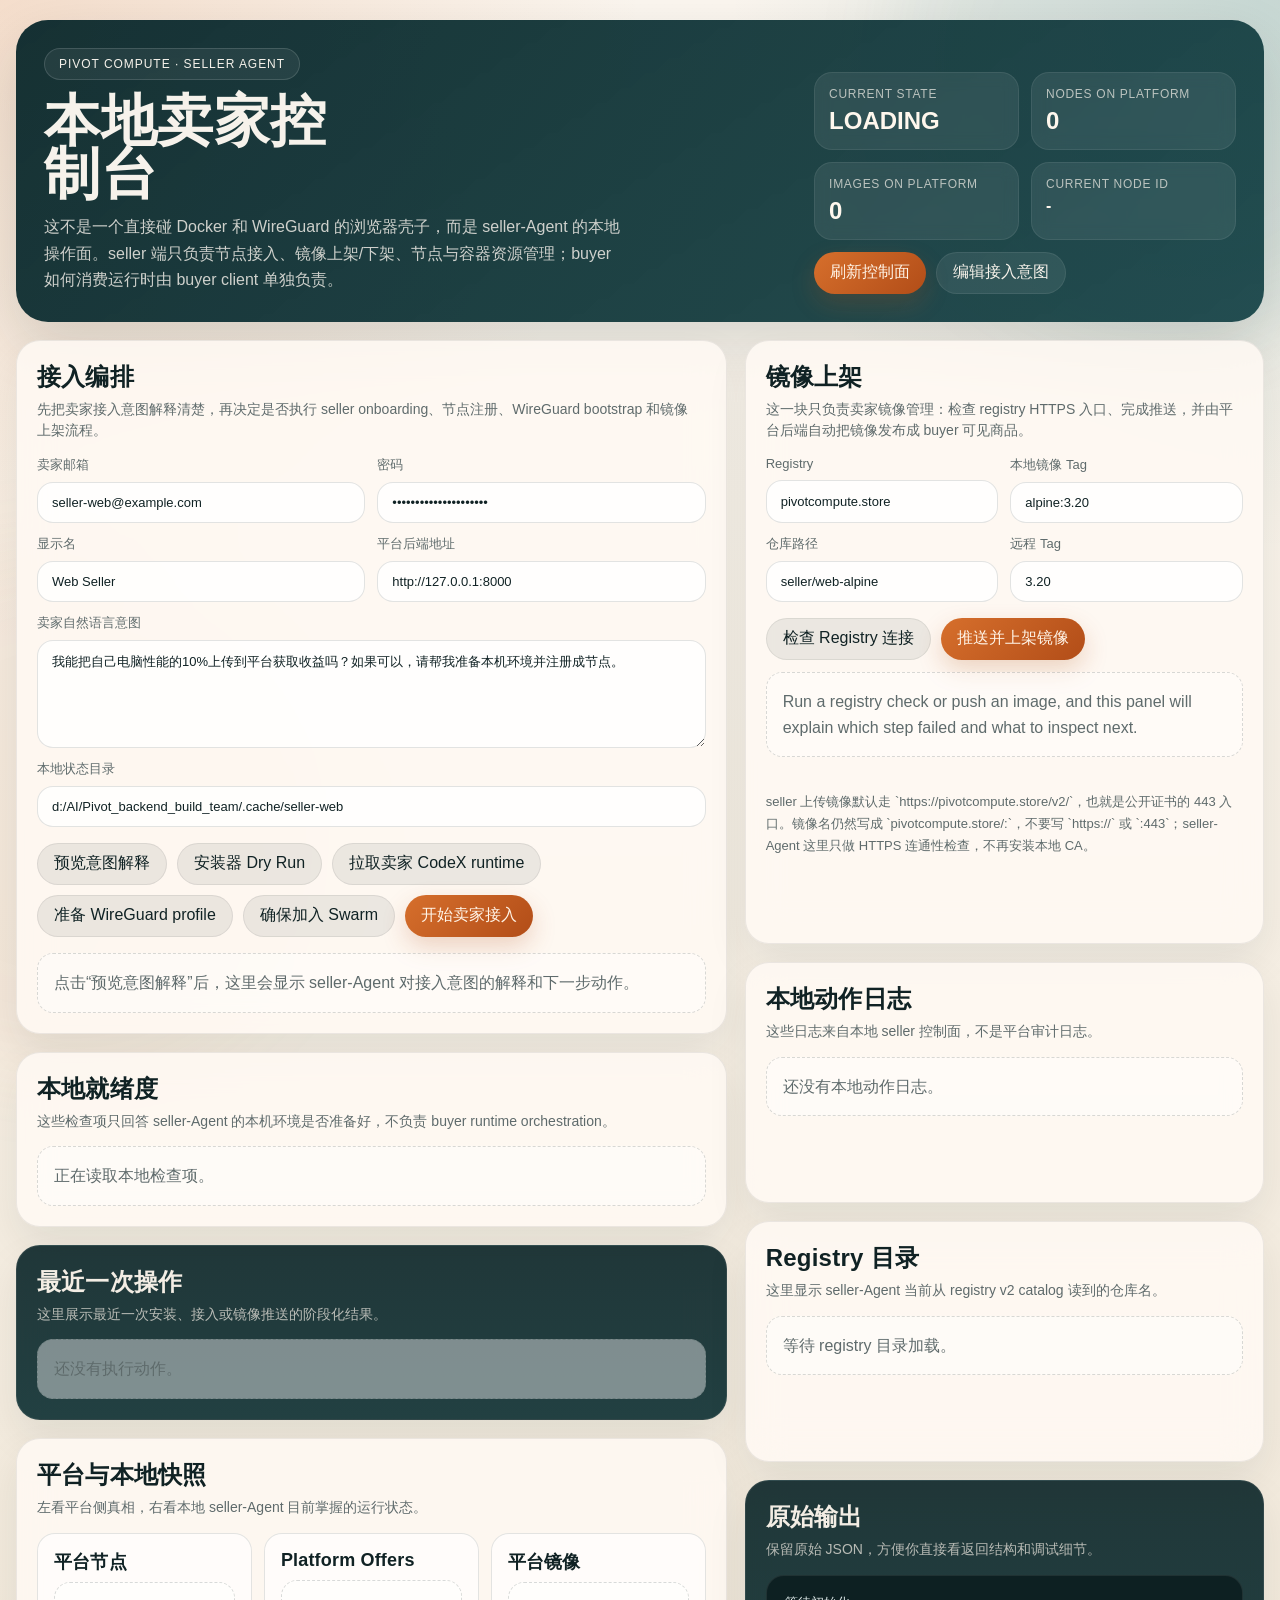
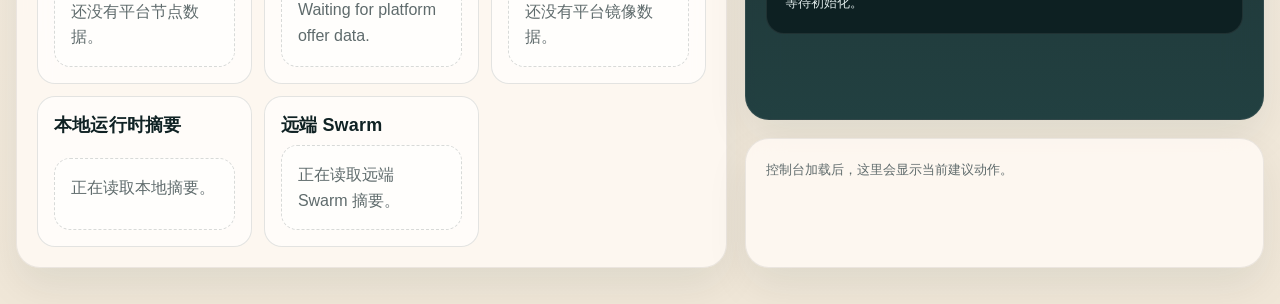
==== seller_client/web/index.html @ 74b4c60d "增加bug修复" ====
<!doctype html>
<html lang="zh-CN">
<head>
  <meta charset="utf-8" />
  <meta name="viewport" content="width=device-width, initial-scale=1" />
  <title>Pivot Seller Console</title>
  <style>
    :root {
      --bg: #f4efe6;
      --bg-deep: #0f2d2f;
      --panel: rgba(255, 250, 244, 0.86);
      --panel-strong: rgba(16, 43, 46, 0.88);
      --line: rgba(24, 48, 51, 0.12);
      --text: #102224;
      --muted: #5f6b6c;
      --accent: #d66f2c;
      --accent-soft: rgba(214, 111, 44, 0.12);
      --ok: #227a54;
      --warn: #b56b1f;
      --error: #b33f3f;
      --info: #406d8f;
      --shadow: 0 24px 60px rgba(16, 34, 36, 0.14);
      --radius: 24px;
    }

    * {
      box-sizing: border-box;
    }

    body {
      margin: 0;
      min-height: 100vh;
      color: var(--text);
      background:
        radial-gradient(circle at top left, rgba(214, 111, 44, 0.18), transparent 28%),
        radial-gradient(circle at top right, rgba(25, 112, 122, 0.16), transparent 24%),
        linear-gradient(180deg, #fbf6ef 0%, #f0e7d8 100%);
      font-family: "Aptos", "Segoe UI Variable Text", "PingFang SC", "Microsoft YaHei", sans-serif;
    }

    body::before,
    body::after {
      content: "";
      position: fixed;
      inset: auto;
      width: 42vw;
      height: 42vw;
      border-radius: 999px;
      filter: blur(48px);
      opacity: 0.25;
      pointer-events: none;
      z-index: 0;
    }

    body::before {
      right: -12vw;
      top: -16vw;
      background: rgba(19, 106, 114, 0.3);
    }

    body::after {
      left: -16vw;
      bottom: -14vw;
      background: rgba(214, 111, 44, 0.22);
    }

    .shell {
      position: relative;
      z-index: 1;
      width: min(1400px, calc(100vw - 32px));
      margin: 20px auto 36px;
      display: grid;
      gap: 18px;
      animation: rise-in 500ms ease-out;
    }

    .hero {
      padding: 28px;
      border-radius: 32px;
      background:
        linear-gradient(135deg, rgba(12, 41, 44, 0.96), rgba(18, 64, 68, 0.92)),
        linear-gradient(180deg, rgba(255, 255, 255, 0.08), transparent);
      color: #f6f2eb;
      box-shadow: var(--shadow);
      overflow: hidden;
    }

    .hero-grid {
      display: grid;
      grid-template-columns: minmax(0, 1.6fr) minmax(280px, 0.9fr);
      gap: 20px;
      align-items: end;
    }

    .eyebrow {
      display: inline-flex;
      align-items: center;
      gap: 10px;
      padding: 8px 14px;
      border: 1px solid rgba(255, 255, 255, 0.14);
      border-radius: 999px;
      background: rgba(255, 255, 255, 0.06);
      font-size: 12px;
      letter-spacing: 0.08em;
      text-transform: uppercase;
    }

    h1, h2, h3 {
      margin: 0;
      font-family: "Bahnschrift", "Aptos Display", "Segoe UI Variable Display", "PingFang SC", sans-serif;
      letter-spacing: 0.01em;
    }

    .hero h1 {
      margin-top: 14px;
      font-size: clamp(34px, 5vw, 56px);
      line-height: 0.95;
      max-width: 10ch;
    }

    .hero p {
      max-width: 66ch;
      margin: 14px 0 0;
      color: rgba(246, 242, 235, 0.82);
      line-height: 1.65;
    }

    .hero-side {
      display: grid;
      gap: 12px;
      align-content: end;
    }

    .stat-grid {
      display: grid;
      grid-template-columns: repeat(2, minmax(0, 1fr));
      gap: 12px;
    }

    .stat {
      padding: 14px;
      border-radius: 18px;
      background: rgba(255, 255, 255, 0.08);
      border: 1px solid rgba(255, 255, 255, 0.08);
      backdrop-filter: blur(8px);
    }

    .stat .label {
      display: block;
      font-size: 12px;
      color: rgba(246, 242, 235, 0.7);
      text-transform: uppercase;
      letter-spacing: 0.06em;
    }

    .stat .value {
      display: block;
      margin-top: 6px;
      font-size: 24px;
      font-weight: 700;
      color: #fff7ed;
    }

    .hero-actions {
      display: flex;
      gap: 10px;
      flex-wrap: wrap;
    }

    .layout {
      display: grid;
      grid-template-columns: minmax(0, 1.3fr) minmax(340px, 0.95fr);
      gap: 18px;
    }

    .stack {
      display: grid;
      gap: 18px;
    }

    .panel {
      background: var(--panel);
      border: 1px solid rgba(16, 34, 36, 0.08);
      border-radius: var(--radius);
      padding: 20px;
      box-shadow: 0 18px 42px rgba(16, 34, 36, 0.08);
      backdrop-filter: blur(18px);
    }

    .panel.dark {
      color: #f3ede4;
      background:
        linear-gradient(180deg, rgba(14, 39, 42, 0.92), rgba(16, 49, 52, 0.92));
      border-color: rgba(255, 255, 255, 0.08);
    }

    .panel-head {
      display: flex;
      align-items: center;
      justify-content: space-between;
      gap: 16px;
      margin-bottom: 14px;
    }

    .panel-head p {
      margin: 6px 0 0;
      color: var(--muted);
      font-size: 14px;
      line-height: 1.55;
    }

    .panel.dark .panel-head p,
    .panel.dark .meta,
    .panel.dark .muted {
      color: rgba(243, 237, 228, 0.72);
    }

    .pill-row,
    .chip-row {
      display: flex;
      flex-wrap: wrap;
      gap: 10px;
    }

    .pill,
    .chip {
      display: inline-flex;
      align-items: center;
      gap: 8px;
      min-height: 34px;
      padding: 8px 12px;
      border-radius: 999px;
      font-size: 13px;
      background: rgba(16, 34, 36, 0.06);
      border: 1px solid rgba(16, 34, 36, 0.08);
      color: var(--text);
    }

    .panel.dark .pill,
    .panel.dark .chip {
      color: #f3ede4;
      background: rgba(255, 255, 255, 0.06);
      border-color: rgba(255, 255, 255, 0.08);
    }

    .status {
      font-weight: 700;
      padding: 5px 10px;
      border-radius: 999px;
      font-size: 12px;
      letter-spacing: 0.03em;
      text-transform: uppercase;
      border: 1px solid transparent;
    }

    .status.success {
      color: var(--ok);
      background: rgba(34, 122, 84, 0.12);
      border-color: rgba(34, 122, 84, 0.2);
    }

    .status.warning {
      color: var(--warn);
      background: rgba(181, 107, 31, 0.12);
      border-color: rgba(181, 107, 31, 0.2);
    }

    .status.error {
      color: var(--error);
      background: rgba(179, 63, 63, 0.12);
      border-color: rgba(179, 63, 63, 0.2);
    }

    .status.info {
      color: var(--info);
      background: rgba(64, 109, 143, 0.12);
      border-color: rgba(64, 109, 143, 0.2);
    }

    .readiness-grid,
    .mini-grid,
    .platform-grid {
      display: grid;
      gap: 12px;
    }

    .readiness-grid {
      grid-template-columns: repeat(auto-fit, minmax(220px, 1fr));
    }

    .mini-grid {
      grid-template-columns: repeat(3, minmax(0, 1fr));
    }

    .platform-grid {
      grid-template-columns: repeat(3, minmax(0, 1fr));
    }

    .tile,
    .list-card {
      padding: 16px;
      border-radius: 18px;
      border: 1px solid var(--line);
      background: rgba(255, 255, 255, 0.64);
      display: grid;
      gap: 8px;
      min-width: 0;
    }

    .panel.dark .tile,
    .panel.dark .list-card {
      background: rgba(255, 255, 255, 0.05);
      border-color: rgba(255, 255, 255, 0.08);
    }

    .tile h3,
    .list-card h3 {
      font-size: 18px;
    }

    .detail,
    .meta {
      font-size: 13px;
      color: var(--muted);
      line-height: 1.6;
      word-break: break-word;
    }

    .detail {
      white-space: pre-line;
    }

    .form-grid {
      display: grid;
      grid-template-columns: repeat(2, minmax(0, 1fr));
      gap: 12px;
    }

    label {
      display: grid;
      gap: 8px;
      font-size: 13px;
      color: var(--muted);
    }

    input,
    textarea,
    button {
      font: inherit;
    }

    input,
    textarea {
      width: 100%;
      border: 1px solid rgba(16, 34, 36, 0.12);
      border-radius: 16px;
      padding: 12px 14px;
      color: var(--text);
      background: rgba(255, 255, 255, 0.8);
      outline: none;
      transition: border-color 150ms ease, transform 150ms ease, box-shadow 150ms ease;
    }

    input:focus,
    textarea:focus {
      border-color: rgba(214, 111, 44, 0.5);
      box-shadow: 0 0 0 4px rgba(214, 111, 44, 0.08);
      transform: translateY(-1px);
    }

    textarea {
      min-height: 108px;
      resize: vertical;
    }

    .form-grid .wide {
      grid-column: 1 / -1;
    }

    button {
      cursor: pointer;
      border: 0;
      border-radius: 999px;
      min-height: 42px;
      padding: 0 16px;
      transition: transform 150ms ease, filter 150ms ease;
    }

    button:hover {
      transform: translateY(-1px);
      filter: brightness(1.03);
    }

    .button-primary {
      color: #fff4e7;
      background: linear-gradient(135deg, #d66f2c, #b24d18);
      box-shadow: 0 10px 24px rgba(178, 77, 24, 0.22);
    }

    .button-secondary {
      color: var(--text);
      background: rgba(16, 34, 36, 0.08);
      border: 1px solid rgba(16, 34, 36, 0.08);
    }

    .button-dark {
      color: #f7f2ea;
      background: rgba(255, 255, 255, 0.08);
      border: 1px solid rgba(255, 255, 255, 0.08);
    }

    .button-row {
      display: flex;
      gap: 10px;
      flex-wrap: wrap;
      margin-top: 16px;
    }

    .stage-list,
    .activity-list,
    .catalog-list,
    .steps-list {
      display: grid;
      gap: 10px;
    }

    .stage-item,
    .activity-item,
    .catalog-item {
      padding: 14px 16px;
      border-radius: 16px;
      border: 1px solid var(--line);
      background: rgba(255, 255, 255, 0.55);
    }

    .panel.dark .stage-item,
    .panel.dark .activity-item,
    .panel.dark .catalog-item {
      background: rgba(255, 255, 255, 0.04);
      border-color: rgba(255, 255, 255, 0.08);
    }

    .item-head {
      display: flex;
      align-items: center;
      justify-content: space-between;
      gap: 12px;
      margin-bottom: 6px;
    }

    .item-head strong {
      font-size: 15px;
    }

    pre {
      margin: 0;
      max-height: 420px;
      overflow: auto;
      padding: 18px;
      border-radius: 18px;
      background: #0d2022;
      color: #dce7e7;
      border: 1px solid rgba(255, 255, 255, 0.08);
      line-height: 1.6;
      font-size: 13px;
    }

    .empty {
      padding: 16px;
      border-radius: 16px;
      border: 1px dashed rgba(16, 34, 36, 0.16);
      color: var(--muted);
      background: rgba(255, 255, 255, 0.42);
      line-height: 1.6;
    }

    .footer-note {
      font-size: 13px;
      color: var(--muted);
      line-height: 1.7;
      white-space: pre-line;
    }

    .notice {
      padding: 14px 16px;
      border-radius: 18px;
      border: 1px solid var(--line);
      background: rgba(255, 255, 255, 0.72);
      display: grid;
      gap: 8px;
    }

    .notice-head {
      display: flex;
      align-items: center;
      justify-content: space-between;
      gap: 12px;
    }

    .notice-list {
      display: grid;
      gap: 8px;
    }

    .notice.error {
      border-color: rgba(179, 63, 63, 0.24);
      background: rgba(179, 63, 63, 0.08);
    }

    .notice.warning {
      border-color: rgba(181, 107, 31, 0.22);
      background: rgba(181, 107, 31, 0.08);
    }

    .notice.success {
      border-color: rgba(34, 122, 84, 0.22);
      background: rgba(34, 122, 84, 0.08);
    }

    .notice.info {
      border-color: rgba(64, 109, 143, 0.22);
      background: rgba(64, 109, 143, 0.08);
    }

    @keyframes rise-in {
      from {
        opacity: 0;
        transform: translateY(14px);
      }
      to {
        opacity: 1;
        transform: translateY(0);
      }
    }

    @media (max-width: 1120px) {
      .layout,
      .hero-grid,
      .platform-grid,
      .mini-grid {
        grid-template-columns: 1fr;
      }
    }

    @media (max-width: 760px) {
      .shell {
        width: min(100vw - 18px, 100%);
        margin: 10px auto 24px;
      }

      .hero,
      .panel {
        padding: 16px;
        border-radius: 22px;
      }

      .form-grid,
      .readiness-grid {
        grid-template-columns: 1fr;
      }

      .stat-grid {
        grid-template-columns: 1fr 1fr;
      }
    }
  </style>
</head>
<body>
  <main class="shell">
    <section class="hero">
      <div class="hero-grid">
        <div>
          <div class="eyebrow">Pivot Compute · Seller Agent</div>
          <h1>本地卖家控制台</h1>
          <p>这不是一个直接碰 Docker 和 WireGuard 的浏览器壳子，而是 seller-Agent 的本地操作面。seller 端只负责节点接入、镜像上架/下架、节点与容器资源管理；buyer 如何消费运行时由 buyer client 单独负责。</p>
        </div>
        <div class="hero-side">
          <div class="stat-grid">
            <div class="stat">
              <span class="label">Current State</span>
              <span class="value" id="summary_status_text">LOADING</span>
            </div>
            <div class="stat">
              <span class="label">Nodes On Platform</span>
              <span class="value" id="summary_node_count">0</span>
            </div>
            <div class="stat">
              <span class="label">Images On Platform</span>
              <span class="value" id="summary_image_count">0</span>
            </div>
            <div class="stat">
              <span class="label">Current Node ID</span>
              <span class="value" id="summary_node_id" style="font-size:16px">-</span>
            </div>
          </div>
          <div class="hero-actions">
            <button class="button-primary" onclick="loadDashboard()">刷新控制面</button>
            <button class="button-dark" onclick="focusIntent()">编辑接入意图</button>
          </div>
        </div>
      </div>
    </section>

    <div class="layout">
      <div class="stack">
        <section class="panel">
          <div class="panel-head">
            <div>
              <h2>接入编排</h2>
              <p>先把卖家接入意图解释清楚，再决定是否执行 seller onboarding、节点注册、WireGuard bootstrap 和镜像上架流程。</p>
            </div>
            <div class="chip-row" id="summary_chips"></div>
          </div>

          <div class="form-grid">
            <label>
              卖家邮箱
              <input id="email" value="seller-web@example.com" />
            </label>
            <label>
              密码
              <input id="password" type="password" value="super-secret-password" />
            </label>
            <label>
              显示名
              <input id="display_name" value="Web Seller" />
            </label>
            <label>
              平台后端地址
              <input id="backend_url" value="http://127.0.0.1:8000" />
            </label>
            <label class="wide">
              卖家自然语言意图
              <textarea id="intent">我能把自己电脑性能的10%上传到平台获取收益吗？如果可以，请帮我准备本机环境并注册成节点。</textarea>
            </label>
            <label class="wide">
              本地状态目录
              <input id="state_dir" value="d:/AI/Pivot_backend_build_team/.cache/seller-web" />
            </label>
          </div>

          <div class="button-row">
            <button class="button-secondary" onclick="runIntentPreview()">预览意图解释</button>
            <button class="button-secondary" onclick="runInstaller()">安装器 Dry Run</button>
            <button class="button-secondary" onclick="runCodexRuntime()">拉取卖家 CodeX runtime</button>
            <button class="button-secondary" onclick="runWireGuardBootstrap()">准备 WireGuard profile</button>
            <button class="button-secondary" onclick="runSwarmEnsureJoined()">确保加入 Swarm</button>
            <button class="button-primary" onclick="runOnboarding()">开始卖家接入</button>
          </div>

          <div style="margin-top:16px" class="steps-list" id="intent_preview">
            <div class="empty">点击“预览意图解释”后，这里会显示 seller-Agent 对接入意图的解释和下一步动作。</div>
          </div>
        </section>

        <section class="panel">
          <div class="panel-head">
            <div>
              <h2>本地就绪度</h2>
              <p>这些检查项只回答 seller-Agent 的本机环境是否准备好，不负责 buyer runtime orchestration。</p>
            </div>
          </div>
          <div class="readiness-grid" id="readiness_grid">
            <div class="empty">正在读取本地检查项。</div>
          </div>
        </section>

        <section class="panel dark">
          <div class="panel-head">
            <div>
              <h2>最近一次操作</h2>
              <p>这里展示最近一次安装、接入或镜像推送的阶段化结果。</p>
            </div>
          </div>
          <div id="latest_operation">
            <div class="empty">还没有执行动作。</div>
          </div>
        </section>

        <section class="panel">
          <div class="panel-head">
            <div>
              <h2>平台与本地快照</h2>
              <p>左看平台侧真相，右看本地 seller-Agent 目前掌握的运行状态。</p>
            </div>
          </div>
          <div class="platform-grid">
            <div class="list-card">
              <h3>平台节点</h3>
              <div id="platform_nodes" class="activity-list">
                <div class="empty">还没有平台节点数据。</div>
              </div>
            </div>
            <div class="list-card">
              <h3>Platform Offers</h3>
              <div id="platform_offers" class="activity-list">
                <div class="empty">Waiting for platform offer data.</div>
              </div>
            </div>
            <div class="list-card">
              <h3>平台镜像</h3>
              <div id="platform_images" class="activity-list">
                <div class="empty">还没有平台镜像数据。</div>
              </div>
            </div>
            <div class="list-card">
              <h3>本地运行时摘要</h3>
              <div id="local_snapshot" class="activity-list">
                <div class="empty">正在读取本地摘要。</div>
              </div>
            </div>
            <div class="list-card">
              <h3>远端 Swarm</h3>
              <div id="remote_swarm" class="activity-list">
                <div class="empty">正在读取远端 Swarm 摘要。</div>
              </div>
            </div>
          </div>
        </section>
      </div>

      <div class="stack">
        <section class="panel">
          <div class="panel-head">
            <div>
              <h2>镜像上架</h2>
              <p>这一块只负责卖家镜像管理：检查 registry HTTPS 入口、完成推送，并由平台后端自动把镜像发布成 buyer 可见商品。</p>
            </div>
          </div>

          <div class="form-grid">
            <label>
              Registry
              <input id="registry" value="pivotcompute.store" />
            </label>
            <label>
              本地镜像 Tag
              <input id="local_tag" value="alpine:3.20" />
            </label>
            <label>
              仓库路径
              <input id="repository" value="seller/web-alpine" />
            </label>
            <label>
              远程 Tag
              <input id="remote_tag" value="3.20" />
            </label>
          </div>

          <div class="button-row">
            <button class="button-secondary" onclick="configureRegistryTrust()">检查 Registry 连接</button>
            <button class="button-primary" onclick="runPushImage()">推送并上架镜像</button>
          </div>
          <div id="push_guidance" class="steps-list" style="margin-top:12px">
            <div class="empty">Run a registry check or push an image, and this panel will explain which step failed and what to inspect next.</div>
          </div>
          <div class="footer-note" style="margin-top:12px">
            seller 上传镜像默认走 `https://pivotcompute.store/v2/`，也就是公开证书的 443 入口。镜像名仍然写成 `pivotcompute.store/<repo>:<tag>`，不要写 `https://` 或 `:443`；seller-Agent 这里只做 HTTPS 连通性检查，不再安装本地 CA。
          </div>
        </section>

        <section class="panel">
          <div class="panel-head">
            <div>
              <h2>本地动作日志</h2>
              <p>这些日志来自本地 seller 控制面，不是平台审计日志。</p>
            </div>
          </div>
          <div id="local_activity" class="activity-list">
            <div class="empty">还没有本地动作日志。</div>
          </div>
        </section>

        <section class="panel">
          <div class="panel-head">
            <div>
              <h2>Registry 目录</h2>
              <p>这里显示 seller-Agent 当前从 registry v2 catalog 读到的仓库名。</p>
            </div>
          </div>
          <div id="registry_catalog" class="catalog-list">
            <div class="empty">等待 registry 目录加载。</div>
          </div>
        </section>

        <section class="panel dark">
          <div class="panel-head">
            <div>
              <h2>原始输出</h2>
              <p>保留原始 JSON，方便你直接看返回结构和调试细节。</p>
            </div>
          </div>
          <pre id="output">等待初始化。</pre>
        </section>

        <section class="panel">
          <div class="footer-note" id="next_steps_note">控制台加载后，这里会显示当前建议动作。</div>
        </section>
      </div>
    </div>
  </main>

  <script>
    const state = {
      dashboard: null,
      latestOperation: null,
    };

    function valueOf(id) {
      return document.getElementById(id).value;
    }

    function escapeHtml(value) {
      return String(value ?? "")
        .replace(/&/g, "&amp;")
        .replace(/</g, "&lt;")
        .replace(/>/g, "&gt;")
        .replace(/\"/g, "&quot;")
        .replace(/'/g, "&#039;");
    }

    function statusLabel(status) {
      const mapping = {
        success: "READY",
        warning: "ATTN",
        error: "BLOCKED",
        info: "INFO",
      };
      return mapping[status] || String(status || "INFO").toUpperCase();
    }

    function statusBadge(status) {
      return `<span class="status ${escapeHtml(status || "info")}">${escapeHtml(statusLabel(status))}</span>`;
    }

    function setOutput(title, payload) {
      const pre = document.getElementById("output");
      pre.textContent = `=== ${title} ===\n${JSON.stringify(payload, null, 2)}`;
    }
    
    function renderNotice(rootId, notice, emptyText) {
      const root = document.getElementById(rootId);
      if (!root) return;
      if (!notice) {
        root.innerHTML = `<div class="empty">${escapeHtml(emptyText)}</div>`;
        return;
      }
      const lines = (notice.lines || []).filter(Boolean);
      root.innerHTML = `
        <div class="notice ${escapeHtml(notice.status || "info")}">
          <div class="notice-head">
            <strong>${escapeHtml(notice.title || "Status")}</strong>
            ${statusBadge(notice.status || "info")}
          </div>
          ${notice.detail ? `<div class="detail">${escapeHtml(notice.detail)}</div>` : ""}
          ${lines.length ? `<div class="notice-list">${lines.map((line) => `<div class="detail">${escapeHtml(line)}</div>`).join("")}</div>` : ""}
        </div>
      `;
    }

    function buildErrorPayload(error) {
      if (error?.response) {
        return {
          ok: false,
          status: error.response.status,
          ...error.response.data,
        };
      }
      return { ok: false, error: String(error) };
    }

    function summarizeDetail(detail) {
      const text = String(detail || "").replace(/\s+/g, " ").trim();
      return text.length > 260 ? `${text.slice(0, 257)}...` : text;
    }

    function sellerDefaultNotice() {
      return {
        status: "info",
        title: "Image push flow",
        lines: [
          "The seller flow tags the local image, pushes it to the registry, then reports it to the platform backend.",
          "This panel will call out the exact broken step, so you do not have to guess whether the failure happened in Docker, Registry, or backend auto-publish.",
        ],
      };
    }

    function sellerPushNotice(operation) {
      const result = operation?.result || {};
      const pushWrapper = result.push_result || {};
      const tagResult = pushWrapper.tag_result || {};
      const pushResult = pushWrapper.push_result || {};
      const reportResult = result.report_result || {};
      const offerState = result.offer_state || {};
      const platformEvents = Array.isArray(result.platform_events) ? result.platform_events : [];
      const latestPlatformEvent = platformEvents[0] || null;
      const offerSummary = offerState?.repository
        ? `offer=${offerState.offer_status || "unknown"} / probe=${offerState.probe_status || "unknown"}${offerState.pricing_error ? ` / pricing_error=${offerState.pricing_error}` : ""}`
        : "";
      const remoteRef = result.remote_ref || pushWrapper.remote_ref || tagResult.remote_ref || "";
      const pushText = [tagResult.error, tagResult.stderr, tagResult.stdout, pushResult.error, pushResult.stderr, pushResult.stdout]
        .filter(Boolean)
        .join("\n");
      const reportText = [reportResult.error, reportResult.detail, reportResult.body]
        .filter(Boolean)
        .join("\n");

      if (result.ok && offerState.offer_status && offerState.offer_status !== "active") {
        const lines = [
          remoteRef ? `Remote image: ${remoteRef}` : "The remote image ref exists, but the offer is not buyer-visible yet.",
          "Docker push and backend report both returned, but the platform offer is still not `active`.",
        ];
        if (offerSummary) {
          lines.push(`Platform offer state: ${offerSummary}`);
        }
        if (latestPlatformEvent?.summary) {
          lines.push(`Latest platform event: ${latestPlatformEvent.event_type || "unknown"} | ${latestPlatformEvent.summary}`);
        }
        return {
          status: "warning",
          title: "Image was reported, but the offer is not active yet",
          lines,
        };
      }

      if (result.ok) {
        return {
          status: "success",
          title: "Image push and platform publish succeeded",
          lines: [
            remoteRef ? `Remote image: ${remoteRef}` : "The remote image ref was created successfully.",
            "The registry push succeeded and the platform accepted the report.",
          ],
        };
      }

      if (result.error === "missing_node_registration_token" || reportResult.error === "missing_node_registration_token") {
        return {
          status: "error",
          title: "Seller onboarding is incomplete",
          detail: "missing_node_registration_token",
          lines: [
            "Run seller onboarding first so the local state includes a node registration token.",
            "After onboarding succeeds, retry the same image push without rebuilding the image.",
          ],
        };
      }

      if (tagResult && tagResult.ok === false) {
        return {
          status: "error",
          title: "Docker could not retag the local image",
          detail: summarizeDetail(tagResult.stderr || tagResult.stdout || tagResult.error || tagResult.detail),
          lines: [
            `Local Tag must exist before push: ${valueOf("local_tag") || "(empty)"}.`,
            remoteRef ? `Expected remote ref: ${remoteRef}` : "The seller console never finished creating a remote image ref.",
          ],
        };
      }

      if (result.stage === "push") {
        const lines = [remoteRef ? `Target registry ref: ${remoteRef}` : "The push failed before a complete remote ref was available."];
        if (/denied|unauthorized/i.test(pushText)) {
          lines.push("Registry rejected the push. Check the repository name and the seller's permission or login state.");
        } else if (/tls|certificate|x509/i.test(pushText)) {
          lines.push("Registry TLS or certificate trust failed. Run the registry check first and verify `/v2/` is reachable.");
        } else if (/connection refused|timed out|i\\/o timeout|no such host/i.test(pushText)) {
          lines.push("The seller machine could not reach the registry endpoint. Check DNS, port, and current network access.");
        } else {
          lines.push("Docker push failed before the backend report step. Check the raw Docker output below.");
        }
        if (pushText) {
          lines.push(summarizeDetail(pushText));
        }
        return {
          status: "error",
          title: "Registry push failed",
          lines,
        };
      }

      if (result.stage === "report") {
        const lines = [
          remoteRef ? `Registry already received ${remoteRef}.` : "The registry push finished before the backend failed.",
          "This failure happened during platform registration or auto-publish, so you usually do not need to rebuild the local image.",
        ];
        if (reportResult.url) {
          lines.push(`Backend endpoint: ${reportResult.url}`);
        }
        if (reportResult.status) {
          lines.push(`Backend returned HTTP ${reportResult.status}.`);
        }
        if (offerSummary) {
          lines.push(`Platform offer state: ${offerSummary}`);
        }
        if (latestPlatformEvent?.summary) {
          lines.push(`Latest platform event: ${latestPlatformEvent.event_type || "unknown"} | ${latestPlatformEvent.summary}`);
        }
        if (/internal server error/i.test(reportText)) {
          lines.push("The backend returned 500. Check platform backend logs and `/api/v1/platform/images/report`.");
        } else if (/offset-naive|offset-aware|datetime/i.test(reportText)) {
          lines.push("The backend hit a datetime handling bug during auto-pricing, not a Docker push problem.");
        } else if (/timed out/i.test(reportText)) {
          lines.push("The backend request timed out. Confirm the platform backend is still listening and responsive.");
        } else if (/connection refused/i.test(reportText)) {
          lines.push("The platform backend did not accept the connection. Restart or verify the backend before retrying.");
        }
        if (reportText) {
          lines.push(summarizeDetail(reportText));
        }
        return {
          status: "error",
          title: "Platform registration or auto-publish failed",
          lines,
        };
      }

      return {
        status: "error",
        title: "Seller push flow failed",
        detail: summarizeDetail(operation?.summary || result.error || ""),
        lines: [
          "Check the latest stage cards below to see whether Docker push or backend report broke first.",
          "The raw response panel includes the full structured payload from the seller agent.",
        ],
      };
    }

    function sellerRegistryNotice(operation) {
      const result = operation?.result || {};
      const certificateResult = result.certificate_result || {};
      const probeResult = result.registry_probe_result || {};
      const lines = [];

      if (result.ok) {
        return {
          status: "success",
          title: "Registry HTTPS check passed",
          lines: [
            `Registry: ${result.registry || valueOf("registry") || "-"}`,
            "The seller console can now continue with Docker push and backend registration.",
          ],
        };
      }

      if (certificateResult.ok === false) {
        lines.push("TLS certificate trust failed for the registry host.");
      }
      if (probeResult.ok === false) {
        lines.push("The registry `/v2/` endpoint did not answer successfully.");
      }
      if (!lines.length) {
        lines.push("Registry connectivity check did not finish cleanly.");
      }
      const detail = summarizeDetail(
        certificateResult.error
          || certificateResult.body
          || probeResult.error
          || probeResult.body
          || result.error
          || operation?.summary
      );
      return {
        status: "error",
        title: "Registry check failed",
        detail,
        lines,
      };
    }

    function sellerOperationNotice(operation) {
      if (!operation) {
        return sellerDefaultNotice();
      }
      if (operation.action === "push_image") {
        return sellerPushNotice(operation);
      }
      if (operation.action === "registry_trust") {
        return sellerRegistryNotice(operation);
      }
      return sellerDefaultNotice();
    }

    function renderPushGuidance(operation = state.latestOperation) {
      renderNotice(
        "push_guidance",
        sellerOperationNotice(operation),
        "Run a registry check or push an image, and this panel will explain which step failed and what to inspect next.",
      );
    }

    function handleSellerError(title, error) {
      const payload = buildErrorPayload(error);
      setOutput(`${title} failed`, payload);
      renderPushGuidance({
        action: title === "registry check" ? "registry_trust" : "push_image",
        status: "error",
        title: `${title} failed`,
        summary: payload.detail || payload.error || payload.raw || "",
        result: payload,
      });
      return null;
    }

    async function fetchJson(url, options = {}) {
      const response = await fetch(url, options);
      const text = await response.text();
      let data;
      try {
        data = text ? JSON.parse(text) : {};
      } catch {
        data = { raw: text };
      }
      if (!response.ok) {
        const error = new Error(String(data?.detail || data?.error || data?.raw || `HTTP ${response.status}`));
        error.response = { status: response.status, data, url };
        throw error;
      }
      return data;
    }

    async function postJson(url, payload, title) {
      const data = await fetchJson(url, {
        method: "POST",
        headers: { "Content-Type": "application/json" },
        body: JSON.stringify(payload),
      });
      setOutput(title, data);
      if (data.stages) {
        renderOperation(data);
      }
      await loadDashboard(false);
      return data;
    }

    function renderSummary(summary) {
      document.getElementById("summary_status_text").textContent = statusLabel(summary.status);
      document.getElementById("summary_node_count").textContent = String(summary.node_count ?? 0);
      document.getElementById("summary_image_count").textContent = String(summary.image_count ?? 0);
      document.getElementById("summary_node_id").textContent = summary.node_id || "-";

      const chips = [
        `Seller: ${summary.seller_email || "未登录"}`,
        `Backend: ${summary.backend_url || "-"}`,
        `Registry: ${summary.registry || "-"}`,
        `Last Push: ${summary.last_pushed_image || "无"}`,
      ];
      document.getElementById("summary_chips").innerHTML = chips
        .map((item) => `<span class="chip">${escapeHtml(item)}</span>`)
        .join("");

      const steps = (summary.next_steps || []).map((step) => `- ${step}`).join("\n");
      document.getElementById("next_steps_note").textContent = steps || "当前没有额外建议。";
    }

    function renderReadiness(items) {
      const root = document.getElementById("readiness_grid");
      if (!items || !items.length) {
        root.innerHTML = `<div class="empty">还没有本地检查项。</div>`;
        renderPushGuidance();
        return;
      }
      root.innerHTML = items.map((item) => `
        <div class="tile">
          <div class="item-head">
            <strong>${escapeHtml(item.label)}</strong>
            ${statusBadge(item.status)}
          </div>
          <div class="detail">${escapeHtml(item.detail)}</div>
          <div class="meta">${escapeHtml(item.hint || "")}</div>
        </div>
      `).join("");
    }

    function renderIntentPreview(data) {
      const root = document.getElementById("intent_preview");
      const result = data?.result;
      if (!result) {
        root.innerHTML = `<div class="empty">意图解释暂不可用。</div>`;
        return;
      }
      root.innerHTML = `
        <div class="stage-item">
          <div class="item-head">
            <strong>seller-Agent 的理解</strong>
            ${statusBadge("info")}
          </div>
          <div class="detail">${escapeHtml(result.explanation || "")}</div>
          <div class="meta">共享偏好：${escapeHtml(result.share_percent_preference ?? "-")}%</div>
        </div>
        ${(data.next_steps || []).map((step, index) => `
          <div class="stage-item">
            <div class="item-head">
              <strong>下一步 ${index + 1}</strong>
              ${statusBadge("info")}
            </div>
            <div class="detail">${escapeHtml(step)}</div>
          </div>
        `).join("")}
      `;
    }

    function renderStages(stages) {
      if (!stages || !stages.length) {
        return `<div class="empty">没有阶段数据。</div>`;
      }
      return stages.map((stage) => `
        <div class="stage-item">
          <div class="item-head">
            <strong>${escapeHtml(stage.label)}</strong>
            ${statusBadge(stage.status)}
          </div>
          <div class="detail">${escapeHtml(stage.detail)}</div>
        </div>
      `).join("");
    }

    function renderOperation(operation) {
      state.latestOperation = operation;
      const root = document.getElementById("latest_operation");
      root.innerHTML = `
        <div class="stage-list">
          <div class="stage-item">
            <div class="item-head">
              <strong>${escapeHtml(operation.title || "最近操作")}</strong>
              ${statusBadge(operation.status)}
            </div>
            <div class="detail">${escapeHtml(operation.summary || "")}</div>
          </div>
          ${renderStages(operation.stages)}
        </div>
      `;
      renderPushGuidance(operation);
    }

    function renderPlatformList(rootId, items, formatter, emptyText) {
      const root = document.getElementById(rootId);
      if (!items || !items.length) {
        root.innerHTML = `<div class="empty">${escapeHtml(emptyText)}</div>`;
        return;
      }
      root.innerHTML = items.map(formatter).join("");
    }

    function renderPlatform(platform) {
      const overview = platform?.overview || {};
      const swarm = platform?.swarm || {};

      renderPlatformList("platform_nodes", overview.nodes, (node) => `
        <div class="activity-item">
          <div class="item-head">
            <strong>${escapeHtml(node.hostname || node.node_key || "unknown-node")}</strong>
            ${statusBadge(node.status === "available" ? "success" : "info")}
          </div>
          <div class="detail">共享偏好 ${escapeHtml(node.shared_percent_preference ?? "-")}% · ${escapeHtml(node.system || "-")} / ${escapeHtml(node.machine || "-")}</div>
          <div class="meta">${escapeHtml(node.seller_intent || "没有 seller intent")}</div>
        </div>
      `, "平台侧还没有节点记录。");

      renderPlatformList("platform_images", overview.images, (image) => `
        <div class="activity-item">
          <div class="item-head">
            <strong>${escapeHtml(image.repository || "-")}:${escapeHtml(image.tag || "-")}</strong>
            ${statusBadge(image.push_ready ? "success" : "warning")}
          </div>
          <div class="detail">${escapeHtml(image.registry || "-")}</div>
          <div class="meta">${escapeHtml(image.digest || image.source_image || "还没有 digest")}</div>
        </div>
      `, "平台侧还没有镜像记录。");

      renderPlatformList("platform_offers", platform?.image_offers, (offer) => `
        <div class="activity-item">
          <div class="item-head">
            <strong>${escapeHtml(offer.repository || "-")}:${escapeHtml(offer.tag || "-")}</strong>
            ${statusBadge(
              offer.offer_status === "active"
                ? "success"
                : offer.offer_status === "probing"
                ? "warning"
                : "error"
            )}
          </div>
          <div class="detail">
            offer=${escapeHtml(offer.offer_status || "unknown")}
            · probe=${escapeHtml(offer.probe_status || "unknown")}
            ${offer.current_billable_price_cny_per_hour != null ? `· ¥/h ${escapeHtml(offer.current_billable_price_cny_per_hour)}` : ""}
          </div>
          <div class="meta">${escapeHtml(offer.pricing_error || offer.runtime_image_ref || "")}</div>
        </div>
      `, "No platform offers yet.");

      const remoteSwarmItems = [];
      if (swarm?.swarm) {
        remoteSwarmItems.push(`Cluster: ${swarm.swarm.cluster_id || "-"}`);
        remoteSwarmItems.push(`State: ${swarm.swarm.state || "-"} · nodes=${swarm.swarm.nodes ?? "-"} · managers=${swarm.swarm.managers ?? "-"}`);
        remoteSwarmItems.push(`Manager: ${swarm.manager_host || "-"}:${swarm.manager_port || "-"}`);
      }
      if (swarm?.node_list) {
        remoteSwarmItems.push(`Nodes:\n${swarm.node_list}`);
      }
      if (swarm?.service_list) {
        remoteSwarmItems.push(`Services:\n${swarm.service_list}`);
      }
      renderPlatformList("remote_swarm", remoteSwarmItems, (item) => `
        <div class="activity-item">
          <div class="detail">${escapeHtml(item)}</div>
        </div>
      `, "还没有远端 Swarm 数据。");
    }

    function renderLocalSnapshot(local, platform) {
      const environment = local?.environment || {};
      const docker = local?.docker || {};
      const swarm = local?.swarm || {};
      const wireguard = local?.wireguard || {};
      const activity = platform?.activity || [];
      const remoteSwarm = platform?.swarm?.swarm || {};
      const items = [
        `操作系统：${environment.platform || "-"}`,
        `Python：${environment.python || "未检测到"}`,
        `Docker：${docker.ok ? (docker.info?.stdout || "已探测") : (docker.error || "未就绪")}`,
        `Swarm：${swarm.info?.stdout || swarm.error || "未知"}`,
        `WireGuard：${wireguard.profile_status || "未准备"} ${wireguard.client_address ? `· ${wireguard.client_address}` : ""}`,
        `远端 Swarm：${remoteSwarm.state || "未知"} · nodes=${remoteSwarm.nodes ?? "-"}`,
        `Platform API：${platform?.backend_url || "-"}`,
        `平台连通性：${platform?.ok ? "已连通" : (platform?.error || "未完成登录")}`,
        `平台活动数：${Array.isArray(activity) ? activity.length : 0}`,
      ];
      renderPlatformList("local_snapshot", items, (line) => `
        <div class="activity-item">
          <div class="detail">${escapeHtml(line)}</div>
        </div>
      `, "暂无本地运行时数据。");
    }

    function renderRegistryCatalog(local) {
      const registry = local?.registry;
      const root = document.getElementById("registry_catalog");
      if (!registry?.ok) {
        root.innerHTML = `<div class="empty">当前还没有读取到 registry 目录。${escapeHtml(registry?.catalog?.error || "")}</div>`;
        return;
      }
      const repositories = registry.repositories || [];
      if (!repositories.length) {
        root.innerHTML = `<div class="empty">registry 已连通，但目录目前为空。</div>`;
        return;
      }
      root.innerHTML = repositories.map((repository) => `
        <div class="catalog-item">
          <div class="detail">${escapeHtml(repository)}</div>
        </div>
      `).join("");
    }

    function renderLocalActivity(items) {
      const root = document.getElementById("local_activity");
      if (!items || !items.length) {
        root.innerHTML = `<div class="empty">本地还没有动作日志。</div>`;
        return;
      }
      root.innerHTML = items.map((item) => `
        <div class="activity-item">
          <div class="item-head">
            <strong>${escapeHtml(item.title || item.action || "local action")}</strong>
            ${statusBadge(item.status)}
          </div>
          <div class="detail">${escapeHtml(item.summary || "")}</div>
          <div class="meta">${escapeHtml(item.timestamp || "")}</div>
        </div>
      `).join("");

      if (!state.latestOperation && items[0]?.stages) {
        renderOperation(items[0]);
        return;
      }
      renderPushGuidance(state.latestOperation);
    }

    async function loadDashboard(updateOutput = true) {
      const stateDir = valueOf("state_dir");
      const data = await fetchJson(`/api/dashboard?state_dir=${encodeURIComponent(stateDir)}`);
      state.dashboard = data;
      renderSummary(data.summary || {});
      renderReadiness(data.readiness || []);
      renderPlatform(data.platform || {});
      renderLocalSnapshot(data.local || {}, data.platform || {});
      renderRegistryCatalog(data.local || {});
      renderLocalActivity(data.local_activity || []);
      renderPushGuidance(state.latestOperation);
      if (updateOutput) {
        setOutput("dashboard", data);
      }
    }

    async function runIntentPreview() {
      try {
        const data = await postJson("/api/intents/explain", {
          intent: valueOf("intent"),
          state_dir: valueOf("state_dir"),
        }, "intent preview");
        renderIntentPreview(data);
      } catch (error) {
        handleSellerError("intent preview", error);
      }
    }

    async function runInstaller() {
      try {
        await postJson("/api/installer", {
          apply: false,
          state_dir: valueOf("state_dir"),
        }, "installer");
      } catch (error) {
        handleSellerError("installer", error);
      }
    }

    async function runCodexRuntime() {
      try {
        await postJson("/api/runtime/codex", {
          backend_url: valueOf("backend_url"),
          state_dir: valueOf("state_dir"),
        }, "codex runtime");
      } catch (error) {
        handleSellerError("codex runtime", error);
      }
    }

    async function runWireGuardBootstrap() {
      try {
        await postJson("/api/wireguard/bootstrap", {
          backend_url: valueOf("backend_url"),
          state_dir: valueOf("state_dir"),
        }, "wireguard bootstrap");
      } catch (error) {
        handleSellerError("wireguard bootstrap", error);
      }
    }

    async function runSwarmEnsureJoined() {
      try {
        await postJson("/api/swarm/ensure-joined", {
          backend_url: valueOf("backend_url"),
          state_dir: valueOf("state_dir"),
        }, "swarm ensure joined");
      } catch (error) {
        handleSellerError("swarm ensure joined", error);
      }
    }

    async function runOnboarding() {
      try {
        await postJson("/api/onboarding", {
          email: valueOf("email"),
          password: valueOf("password"),
          display_name: valueOf("display_name"),
          backend_url: valueOf("backend_url"),
          intent: valueOf("intent"),
          state_dir: valueOf("state_dir"),
        }, "onboarding");
      } catch (error) {
        handleSellerError("onboarding", error);
      }
    }

    async function configureRegistryTrust() {
      try {
        await postJson("/api/registry/trust", {
          registry: valueOf("registry"),
          restart_docker: true,
          state_dir: valueOf("state_dir"),
        }, "registry check");
      } catch (error) {
        handleSellerError("registry check", error);
      }
    }

    async function runPushImage() {
      try {
        await postJson("/api/images/push", {
          local_tag: valueOf("local_tag"),
          repository: valueOf("repository"),
          remote_tag: valueOf("remote_tag"),
          registry: valueOf("registry"),
          backend_url: valueOf("backend_url"),
          state_dir: valueOf("state_dir"),
        }, "push image");
      } catch (error) {
        handleSellerError("push image", error);
      }
    }

    function focusIntent() {
      document.getElementById("intent").focus();
    }

    async function init() {
      await loadDashboard();
      await runIntentPreview();
      window.setInterval(() => {
        loadDashboard(false).catch((error) => {
          setOutput("dashboard refresh failed", { ok: false, error: String(error) });
        });
      }, 15000);
    }

    init().catch((error) => {
      setOutput("init failed", { ok: false, error: String(error) });
    });
  </script>
</body>
</html>
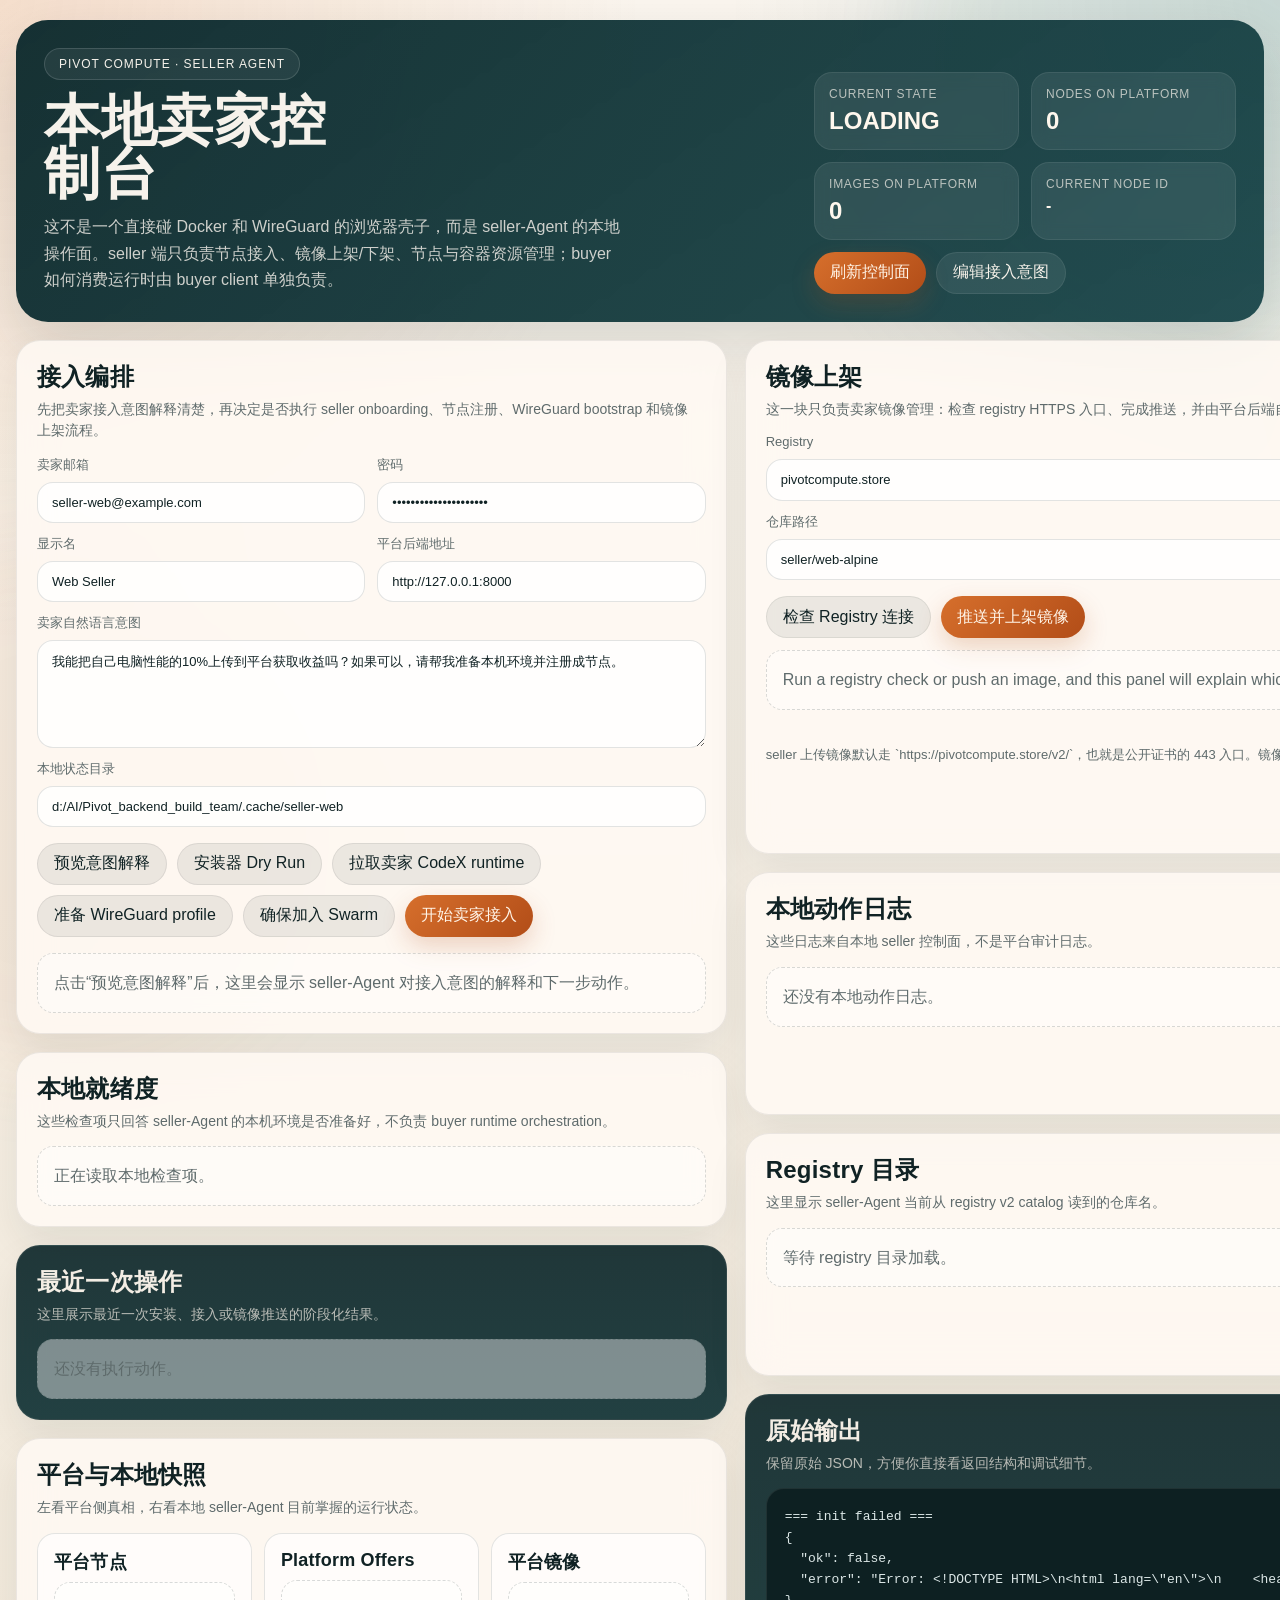
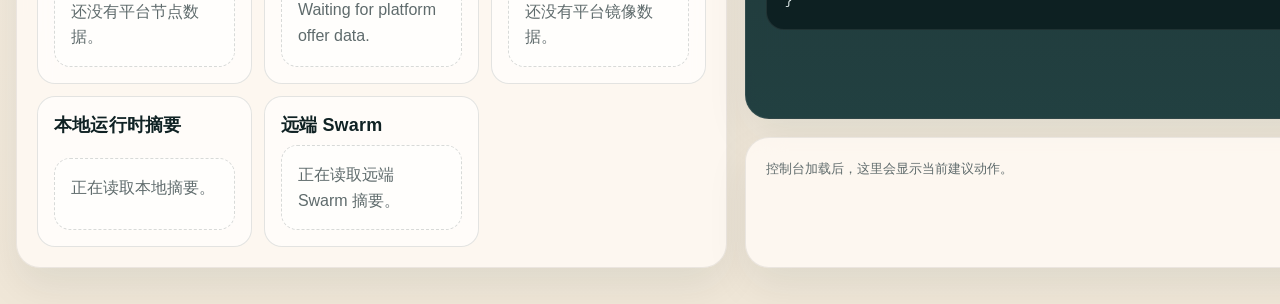
==== commit a664e8a8: "此次修改主要是针对seller-client文件夹，但对backend也做了针对Windows的兼容修改" ====
--- a/seller_client/web/index.html
+++ b/seller_client/web/index.html
@@ -964,7 +964,7 @@
           lines.push("Registry rejected the push. Check the repository name and the seller's permission or login state.");
         } else if (/tls|certificate|x509/i.test(pushText)) {
           lines.push("Registry TLS or certificate trust failed. Run the registry check first and verify `/v2/` is reachable.");
-        } else if (/connection refused|timed out|i\\/o timeout|no such host/i.test(pushText)) {
+        } else if (/connection refused|timed out|i\/o timeout|no such host/i.test(pushText)) {
           lines.push("The seller machine could not reach the registry endpoint. Check DNS, port, and current network access.");
         } else {
           lines.push("Docker push failed before the backend report step. Check the raw Docker output below.");
